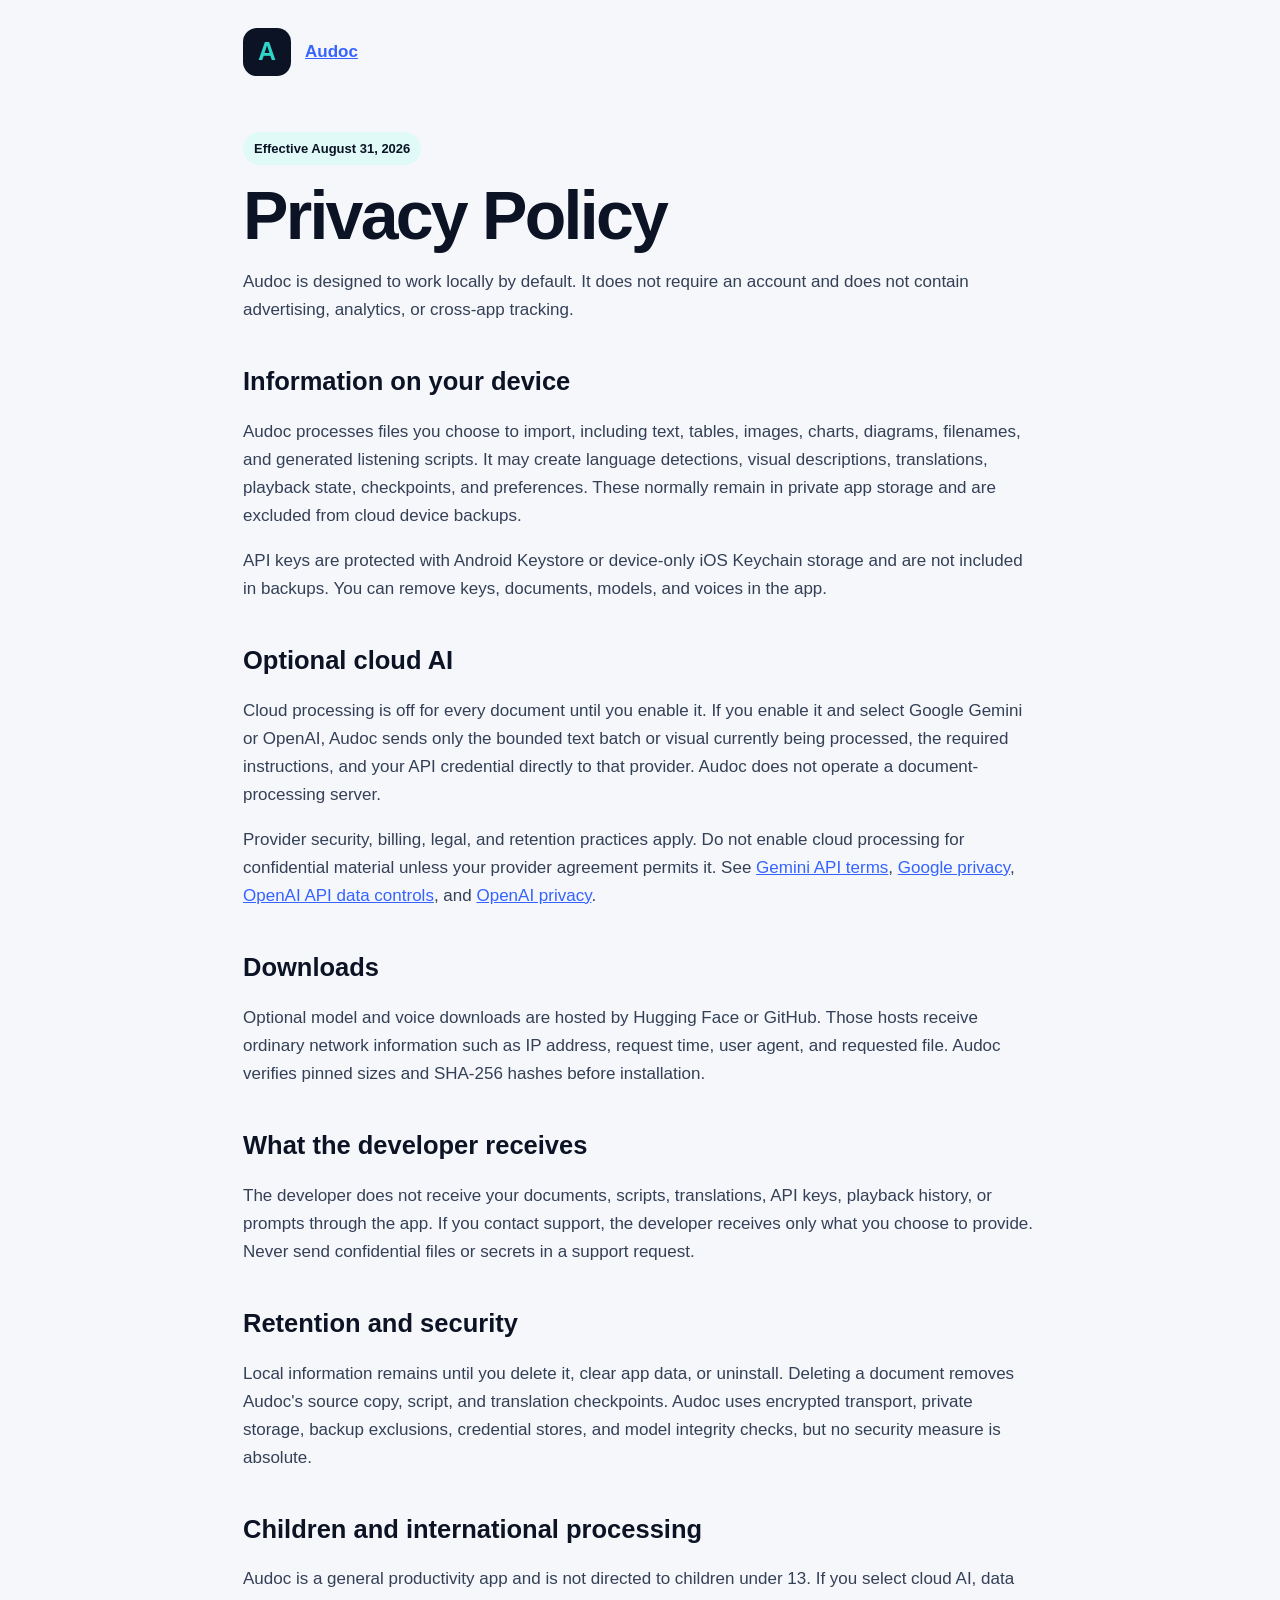
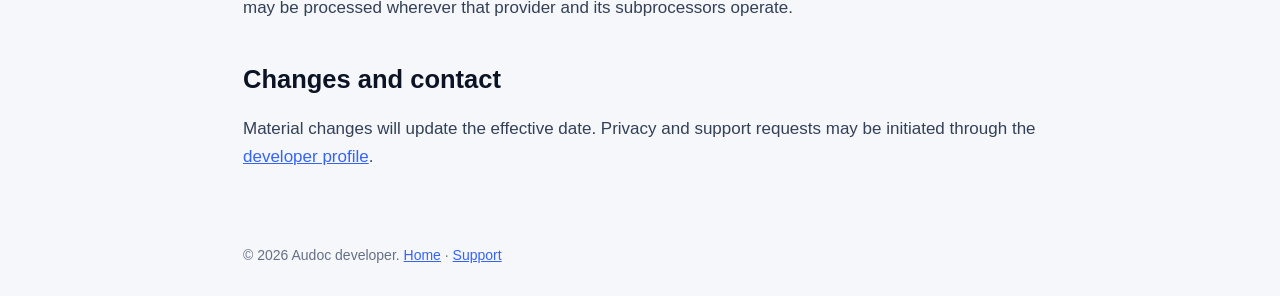
==== privacy.html @ 4aee46e8 "Prepare Audoc 1.0 release candidates" ====
<!doctype html><html lang="en"><head><meta charset="utf-8"><meta name="viewport" content="width=device-width,initial-scale=1"><title>Audoc Privacy Policy</title><link rel="stylesheet" href="styles.css"></head><body><header><div class="mark">A</div><strong><a href="index.html">Audoc</a></strong></header><main><span class="badge">Effective August 31, 2026</span><h1>Privacy Policy</h1><p>Audoc is designed to work locally by default. It does not require an account and does not contain advertising, analytics, or cross-app tracking.</p><h2>Information on your device</h2><p>Audoc processes files you choose to import, including text, tables, images, charts, diagrams, filenames, and generated listening scripts. It may create language detections, visual descriptions, translations, playback state, checkpoints, and preferences. These normally remain in private app storage and are excluded from cloud device backups.</p><p>API keys are protected with Android Keystore or device-only iOS Keychain storage and are not included in backups. You can remove keys, documents, models, and voices in the app.</p><h2>Optional cloud AI</h2><p>Cloud processing is off for every document until you enable it. If you enable it and select Google Gemini or OpenAI, Audoc sends only the bounded text batch or visual currently being processed, the required instructions, and your API credential directly to that provider. Audoc does not operate a document-processing server.</p><p>Provider security, billing, legal, and retention practices apply. Do not enable cloud processing for confidential material unless your provider agreement permits it. See <a href="https://ai.google.dev/gemini-api/terms">Gemini API terms</a>, <a href="https://policies.google.com/privacy">Google privacy</a>, <a href="https://platform.openai.com/docs/guides/your-data">OpenAI API data controls</a>, and <a href="https://openai.com/policies/privacy-policy/">OpenAI privacy</a>.</p><h2>Downloads</h2><p>Optional model and voice downloads are hosted by Hugging Face or GitHub. Those hosts receive ordinary network information such as IP address, request time, user agent, and requested file. Audoc verifies pinned sizes and SHA-256 hashes before installation.</p><h2>What the developer receives</h2><p>The developer does not receive your documents, scripts, translations, API keys, playback history, or prompts through the app. If you contact support, the developer receives only what you choose to provide. Never send confidential files or secrets in a support request.</p><h2>Retention and security</h2><p>Local information remains until you delete it, clear app data, or uninstall. Deleting a document removes Audoc's source copy, script, and translation checkpoints. Audoc uses encrypted transport, private storage, backup exclusions, credential stores, and model integrity checks, but no security measure is absolute.</p><h2>Children and international processing</h2><p>Audoc is a general productivity app and is not directed to children under 13. If you select cloud AI, data may be processed wherever that provider and its subprocessors operate.</p><h2>Changes and contact</h2><p>Material changes will update the effective date. Privacy and support requests may be initiated through the <a href="https://github.com/guruthechosen">developer profile</a>.</p></main><footer>© 2026 Audoc developer. <a href="index.html">Home</a> · <a href="support.html">Support</a></footer></body></html>
---- styles.css ----
:root{color-scheme:light;--ink:#0b1324;--paper:#f5f7fb;--signal:#3563ff;--wave:#30d5c8;--line:#dce2ee}*{box-sizing:border-box}body{margin:0;background:var(--paper);color:var(--ink);font:17px/1.65 -apple-system,BlinkMacSystemFont,"Segoe UI",sans-serif}header,main,footer{max-width:850px;margin:auto;padding:28px}header{display:flex;align-items:center;gap:14px}.mark{display:grid;place-items:center;width:48px;height:48px;border-radius:14px;background:var(--ink);color:var(--wave);font-size:25px;font-weight:800}.badge{display:inline-block;padding:6px 11px;border-radius:99px;background:#dffaf7;font-size:13px;font-weight:700}.hero{padding:54px 0 30px}h1{font-size:clamp(38px,7vw,68px);line-height:1.02;letter-spacing:-.04em;margin:16px 0}h2{margin-top:42px;line-height:1.2}h3{margin-top:28px}p,li{color:#344056}a{color:var(--signal)}.card{background:white;border:1px solid var(--line);border-radius:22px;padding:24px;margin:20px 0}.links{display:flex;gap:12px;flex-wrap:wrap}.button{display:inline-block;padding:11px 16px;border-radius:12px;background:var(--signal);color:white;text-decoration:none;font-weight:700}.button.secondary{background:white;color:var(--ink);border:1px solid var(--line)}footer{font-size:14px;color:#667085}@media(max-width:600px){header,main,footer{padding:20px}.hero{padding-top:35px}}
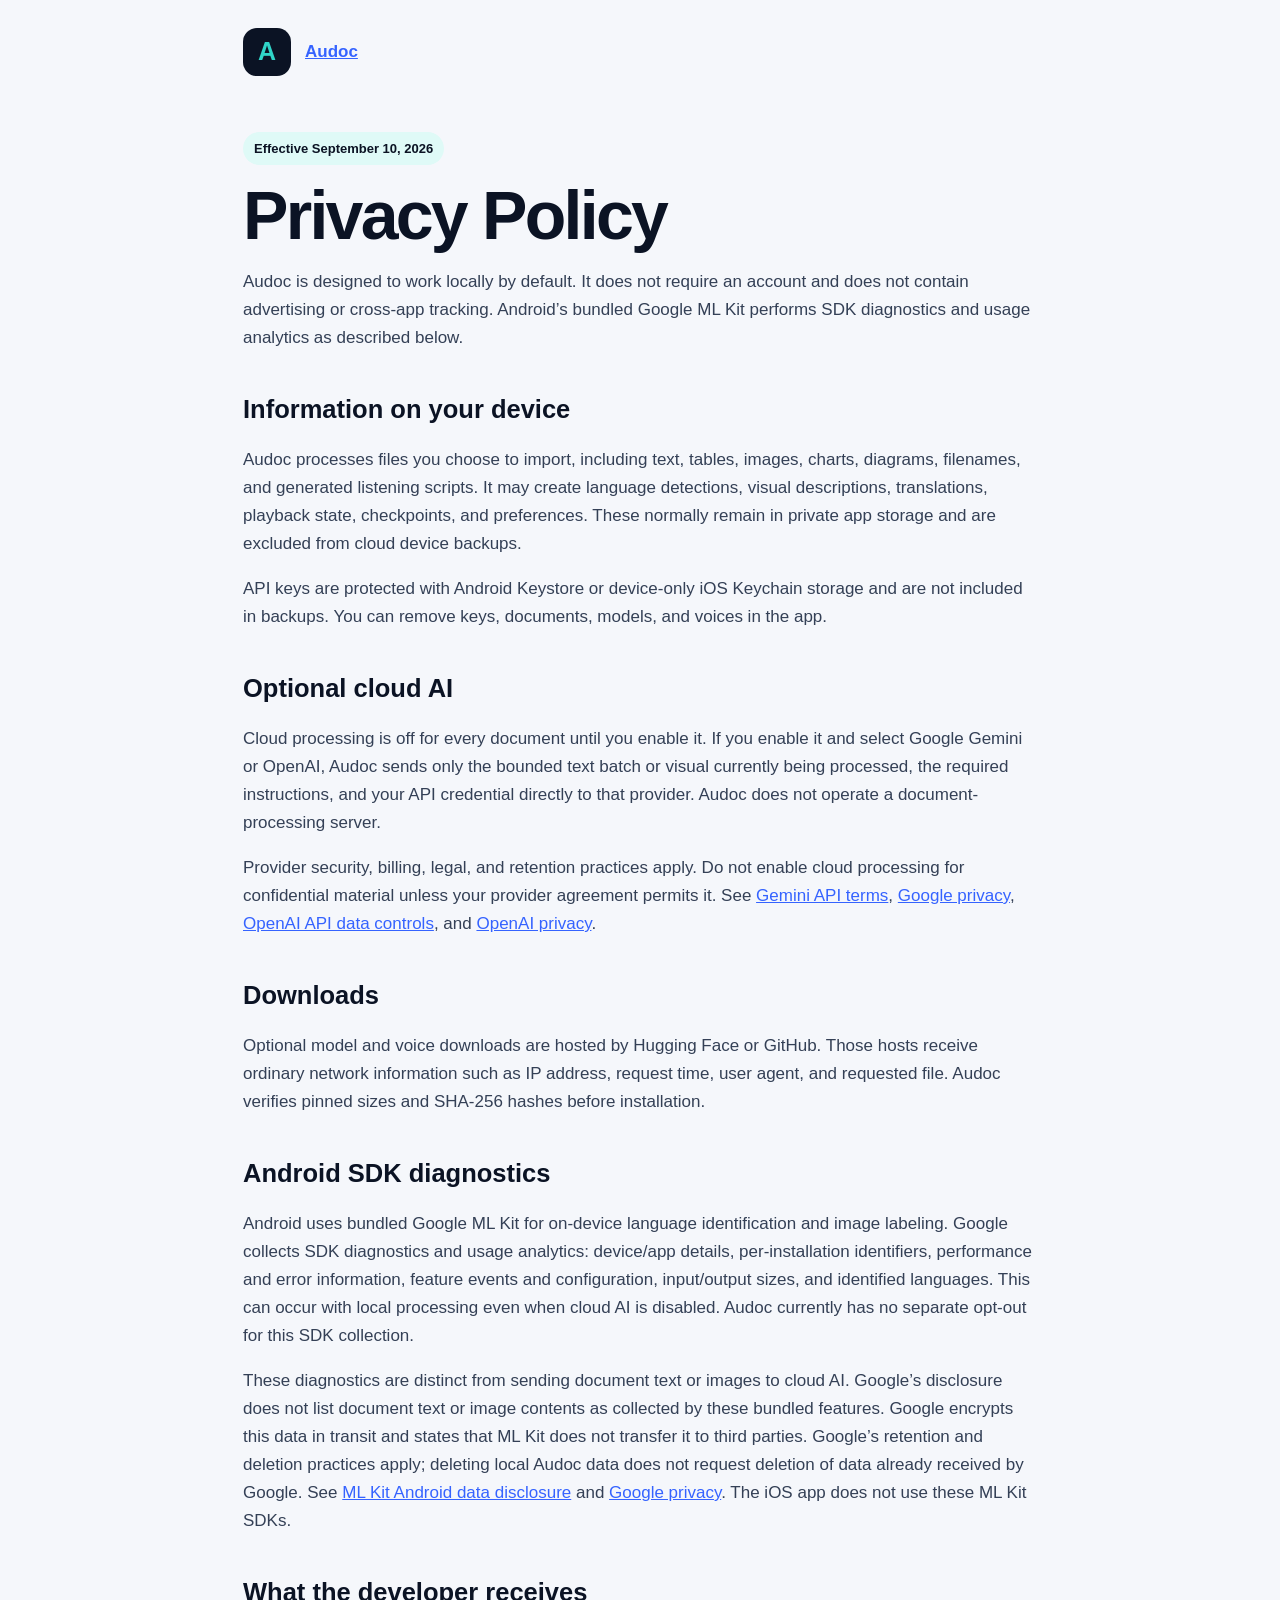
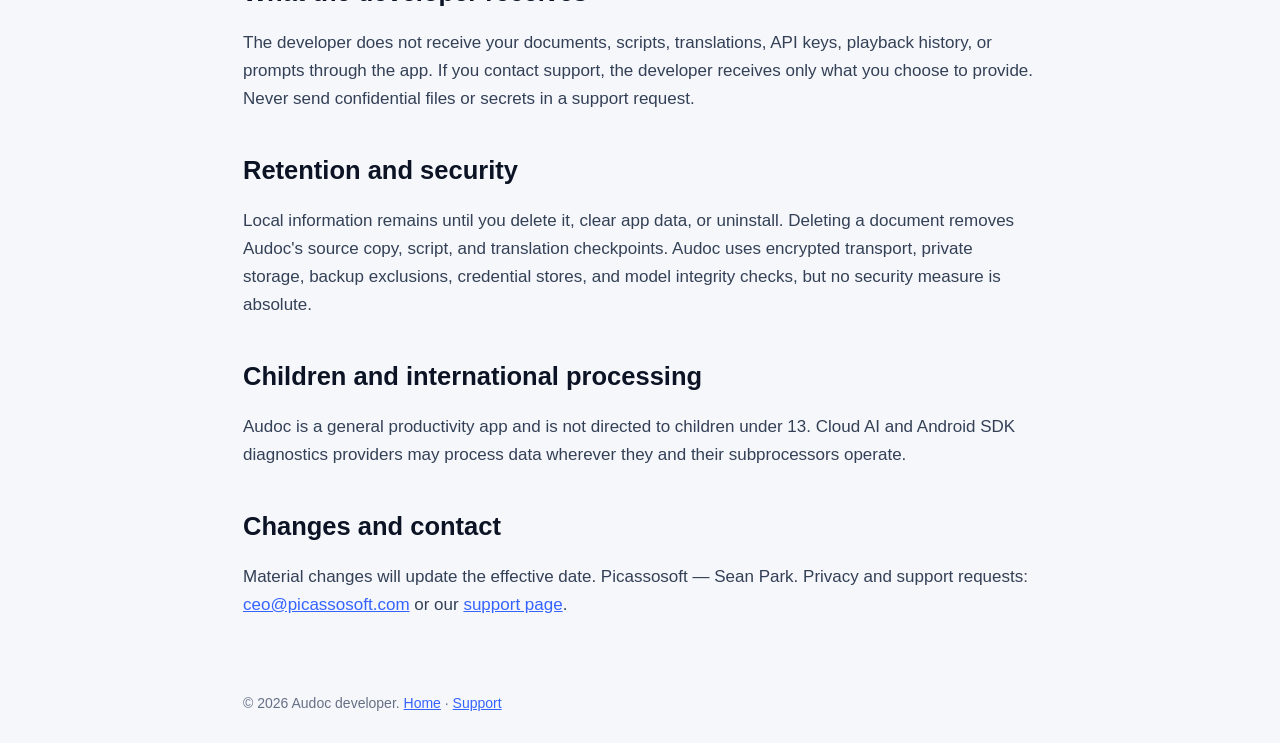
==== commit aa90abd2: "Disclose Android ML Kit diagnostics and privacy contact" ====
--- a/privacy.html
+++ b/privacy.html
@@ -1 +1 @@
-<!doctype html><html lang="en"><head><meta charset="utf-8"><meta name="viewport" content="width=device-width,initial-scale=1"><title>Audoc Privacy Policy</title><link rel="stylesheet" href="styles.css"></head><body><header><div class="mark">A</div><strong><a href="index.html">Audoc</a></strong></header><main><span class="badge">Effective August 31, 2026</span><h1>Privacy Policy</h1><p>Audoc is designed to work locally by default. It does not require an account and does not contain advertising, analytics, or cross-app tracking.</p><h2>Information on your device</h2><p>Audoc processes files you choose to import, including text, tables, images, charts, diagrams, filenames, and generated listening scripts. It may create language detections, visual descriptions, translations, playback state, checkpoints, and preferences. These normally remain in private app storage and are excluded from cloud device backups.</p><p>API keys are protected with Android Keystore or device-only iOS Keychain storage and are not included in backups. You can remove keys, documents, models, and voices in the app.</p><h2>Optional cloud AI</h2><p>Cloud processing is off for every document until you enable it. If you enable it and select Google Gemini or OpenAI, Audoc sends only the bounded text batch or visual currently being processed, the required instructions, and your API credential directly to that provider. Audoc does not operate a document-processing server.</p><p>Provider security, billing, legal, and retention practices apply. Do not enable cloud processing for confidential material unless your provider agreement permits it. See <a href="https://ai.google.dev/gemini-api/terms">Gemini API terms</a>, <a href="https://policies.google.com/privacy">Google privacy</a>, <a href="https://platform.openai.com/docs/guides/your-data">OpenAI API data controls</a>, and <a href="https://openai.com/policies/privacy-policy/">OpenAI privacy</a>.</p><h2>Downloads</h2><p>Optional model and voice downloads are hosted by Hugging Face or GitHub. Those hosts receive ordinary network information such as IP address, request time, user agent, and requested file. Audoc verifies pinned sizes and SHA-256 hashes before installation.</p><h2>What the developer receives</h2><p>The developer does not receive your documents, scripts, translations, API keys, playback history, or prompts through the app. If you contact support, the developer receives only what you choose to provide. Never send confidential files or secrets in a support request.</p><h2>Retention and security</h2><p>Local information remains until you delete it, clear app data, or uninstall. Deleting a document removes Audoc's source copy, script, and translation checkpoints. Audoc uses encrypted transport, private storage, backup exclusions, credential stores, and model integrity checks, but no security measure is absolute.</p><h2>Children and international processing</h2><p>Audoc is a general productivity app and is not directed to children under 13. If you select cloud AI, data may be processed wherever that provider and its subprocessors operate.</p><h2>Changes and contact</h2><p>Material changes will update the effective date. Privacy and support requests may be initiated through the <a href="https://github.com/guruthechosen">developer profile</a>.</p></main><footer>© 2026 Audoc developer. <a href="index.html">Home</a> · <a href="support.html">Support</a></footer></body></html>
+<!doctype html><html lang="en"><head><meta charset="utf-8"><meta name="viewport" content="width=device-width,initial-scale=1"><title>Audoc Privacy Policy</title><link rel="stylesheet" href="styles.css"></head><body><header><div class="mark">A</div><strong><a href="index.html">Audoc</a></strong></header><main><span class="badge">Effective September 10, 2026</span><h1>Privacy Policy</h1><p>Audoc is designed to work locally by default. It does not require an account and does not contain advertising or cross-app tracking. Android’s bundled Google ML Kit performs SDK diagnostics and usage analytics as described below.</p><h2>Information on your device</h2><p>Audoc processes files you choose to import, including text, tables, images, charts, diagrams, filenames, and generated listening scripts. It may create language detections, visual descriptions, translations, playback state, checkpoints, and preferences. These normally remain in private app storage and are excluded from cloud device backups.</p><p>API keys are protected with Android Keystore or device-only iOS Keychain storage and are not included in backups. You can remove keys, documents, models, and voices in the app.</p><h2>Optional cloud AI</h2><p>Cloud processing is off for every document until you enable it. If you enable it and select Google Gemini or OpenAI, Audoc sends only the bounded text batch or visual currently being processed, the required instructions, and your API credential directly to that provider. Audoc does not operate a document-processing server.</p><p>Provider security, billing, legal, and retention practices apply. Do not enable cloud processing for confidential material unless your provider agreement permits it. See <a href="https://ai.google.dev/gemini-api/terms">Gemini API terms</a>, <a href="https://policies.google.com/privacy">Google privacy</a>, <a href="https://platform.openai.com/docs/guides/your-data">OpenAI API data controls</a>, and <a href="https://openai.com/policies/privacy-policy/">OpenAI privacy</a>.</p><h2>Downloads</h2><p>Optional model and voice downloads are hosted by Hugging Face or GitHub. Those hosts receive ordinary network information such as IP address, request time, user agent, and requested file. Audoc verifies pinned sizes and SHA-256 hashes before installation.</p><h2>Android SDK diagnostics</h2><p>Android uses bundled Google ML Kit for on-device language identification and image labeling. Google collects SDK diagnostics and usage analytics: device/app details, per-installation identifiers, performance and error information, feature events and configuration, input/output sizes, and identified languages. This can occur with local processing even when cloud AI is disabled. Audoc currently has no separate opt-out for this SDK collection.</p><p>These diagnostics are distinct from sending document text or images to cloud AI. Google’s disclosure does not list document text or image contents as collected by these bundled features. Google encrypts this data in transit and states that ML Kit does not transfer it to third parties. Google’s retention and deletion practices apply; deleting local Audoc data does not request deletion of data already received by Google. See <a href="https://developers.google.com/ml-kit/android-data-disclosure">ML Kit Android data disclosure</a> and <a href="https://policies.google.com/privacy">Google privacy</a>. The iOS app does not use these ML Kit SDKs.</p><h2>What the developer receives</h2><p>The developer does not receive your documents, scripts, translations, API keys, playback history, or prompts through the app. If you contact support, the developer receives only what you choose to provide. Never send confidential files or secrets in a support request.</p><h2>Retention and security</h2><p>Local information remains until you delete it, clear app data, or uninstall. Deleting a document removes Audoc's source copy, script, and translation checkpoints. Audoc uses encrypted transport, private storage, backup exclusions, credential stores, and model integrity checks, but no security measure is absolute.</p><h2>Children and international processing</h2><p>Audoc is a general productivity app and is not directed to children under 13. Cloud AI and Android SDK diagnostics providers may process data wherever they and their subprocessors operate.</p><h2>Changes and contact</h2><p>Material changes will update the effective date. Picassosoft — Sean Park. Privacy and support requests: <a href="mailto:ceo@picassosoft.com">ceo@picassosoft.com</a> or our <a href="support.html">support page</a>.</p></main><footer>© 2026 Audoc developer. <a href="index.html">Home</a> · <a href="support.html">Support</a></footer></body></html>
